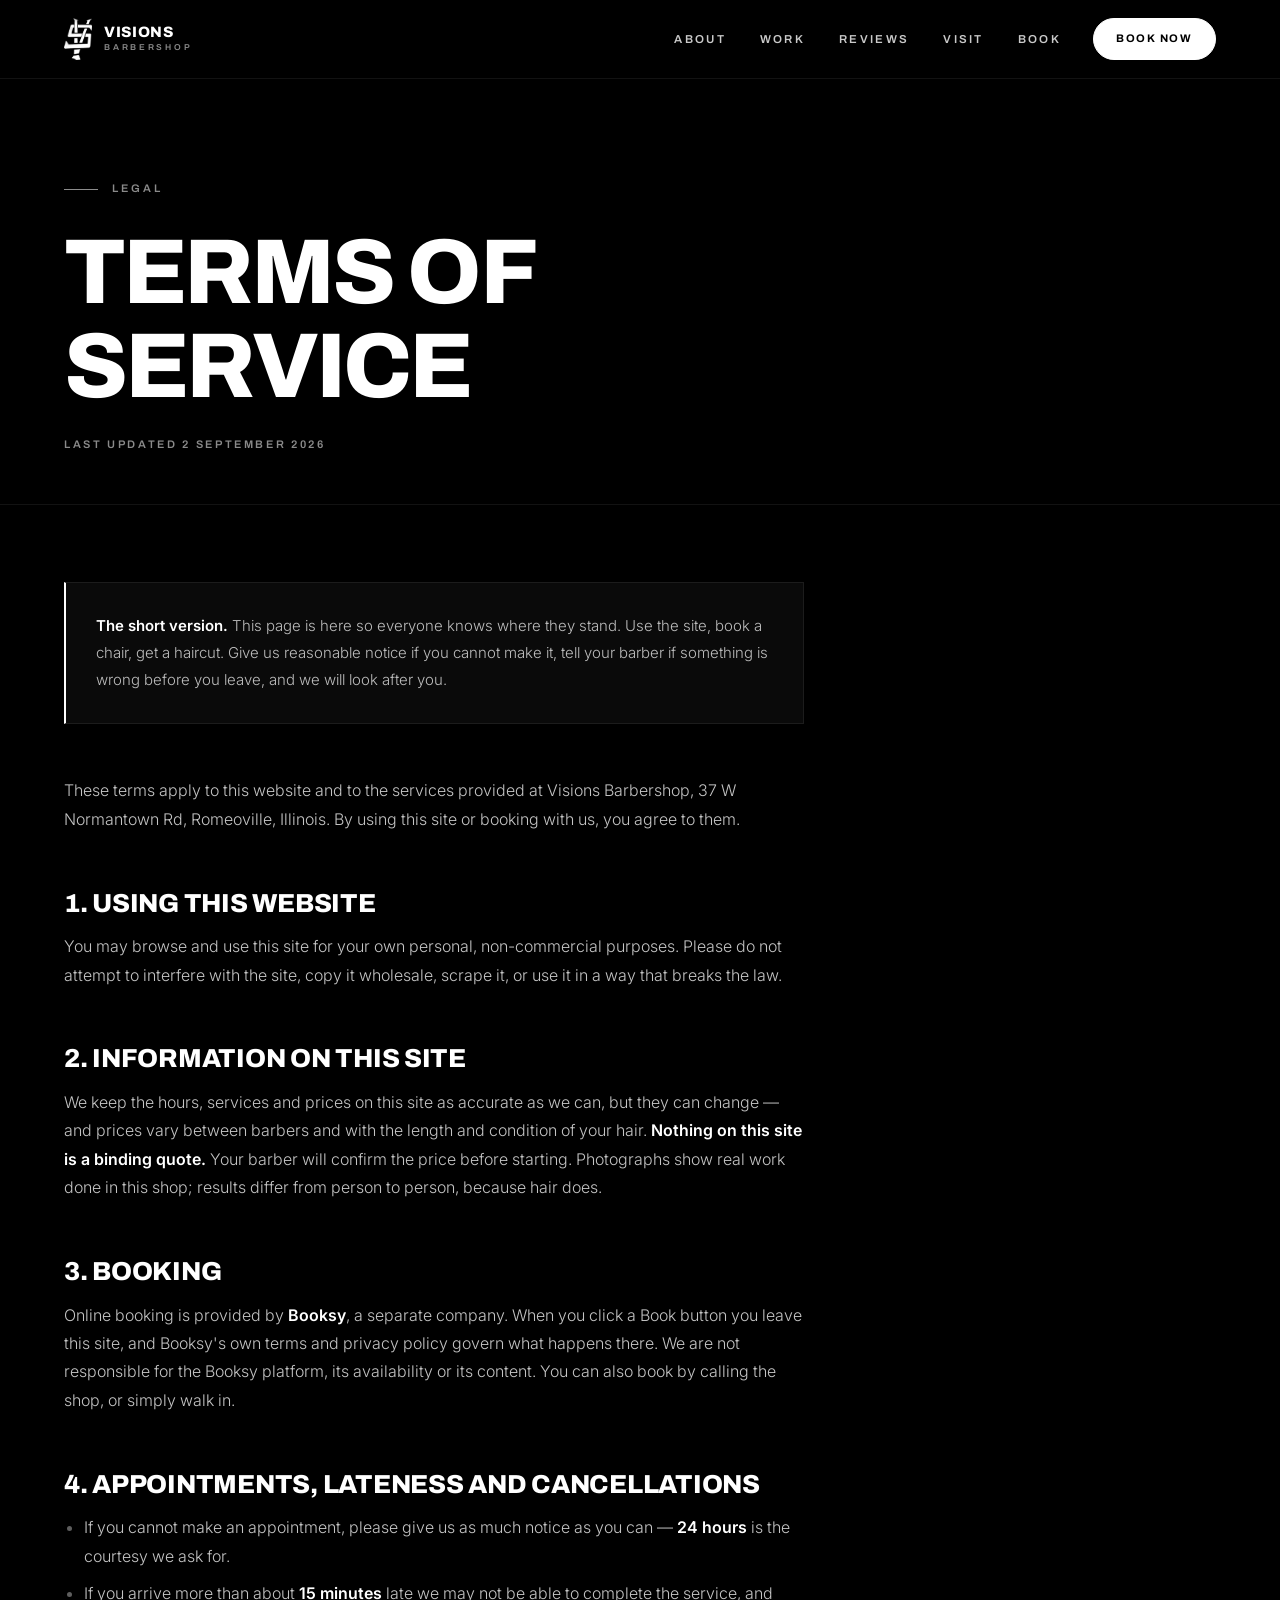
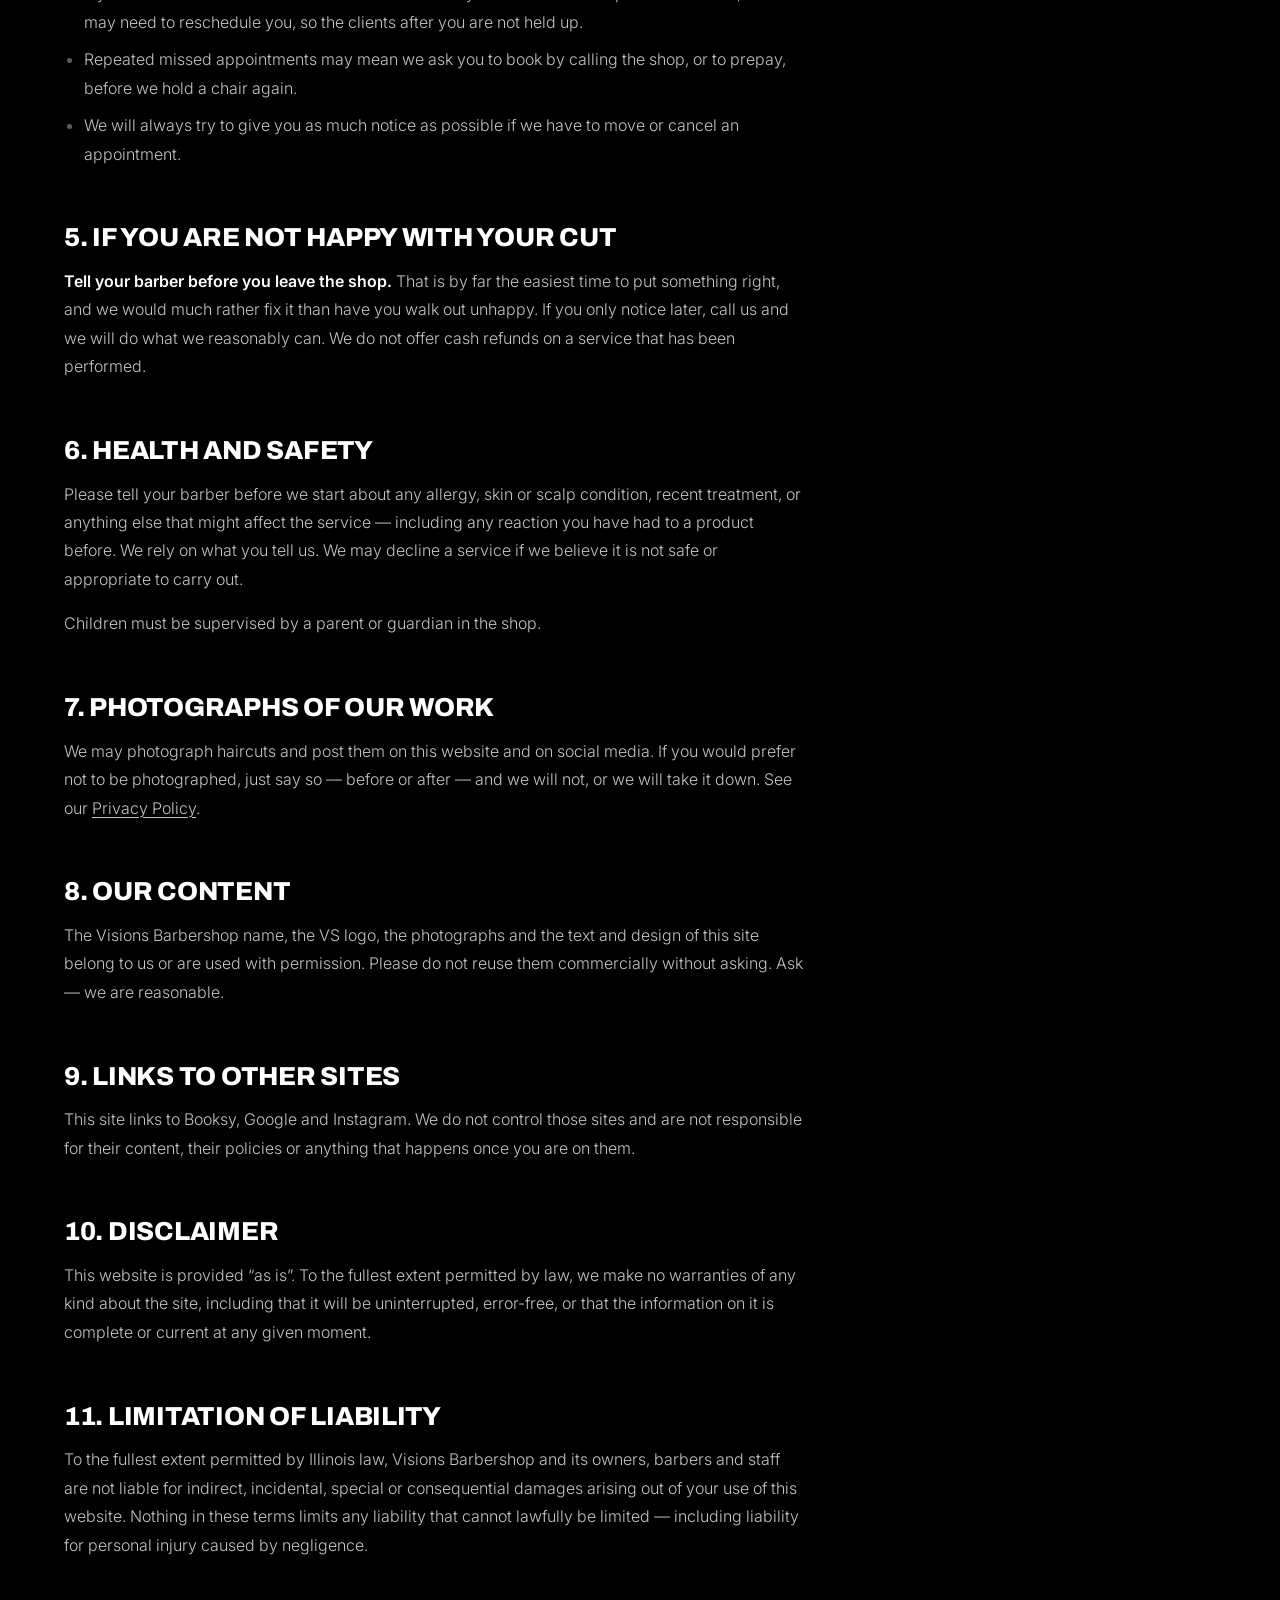
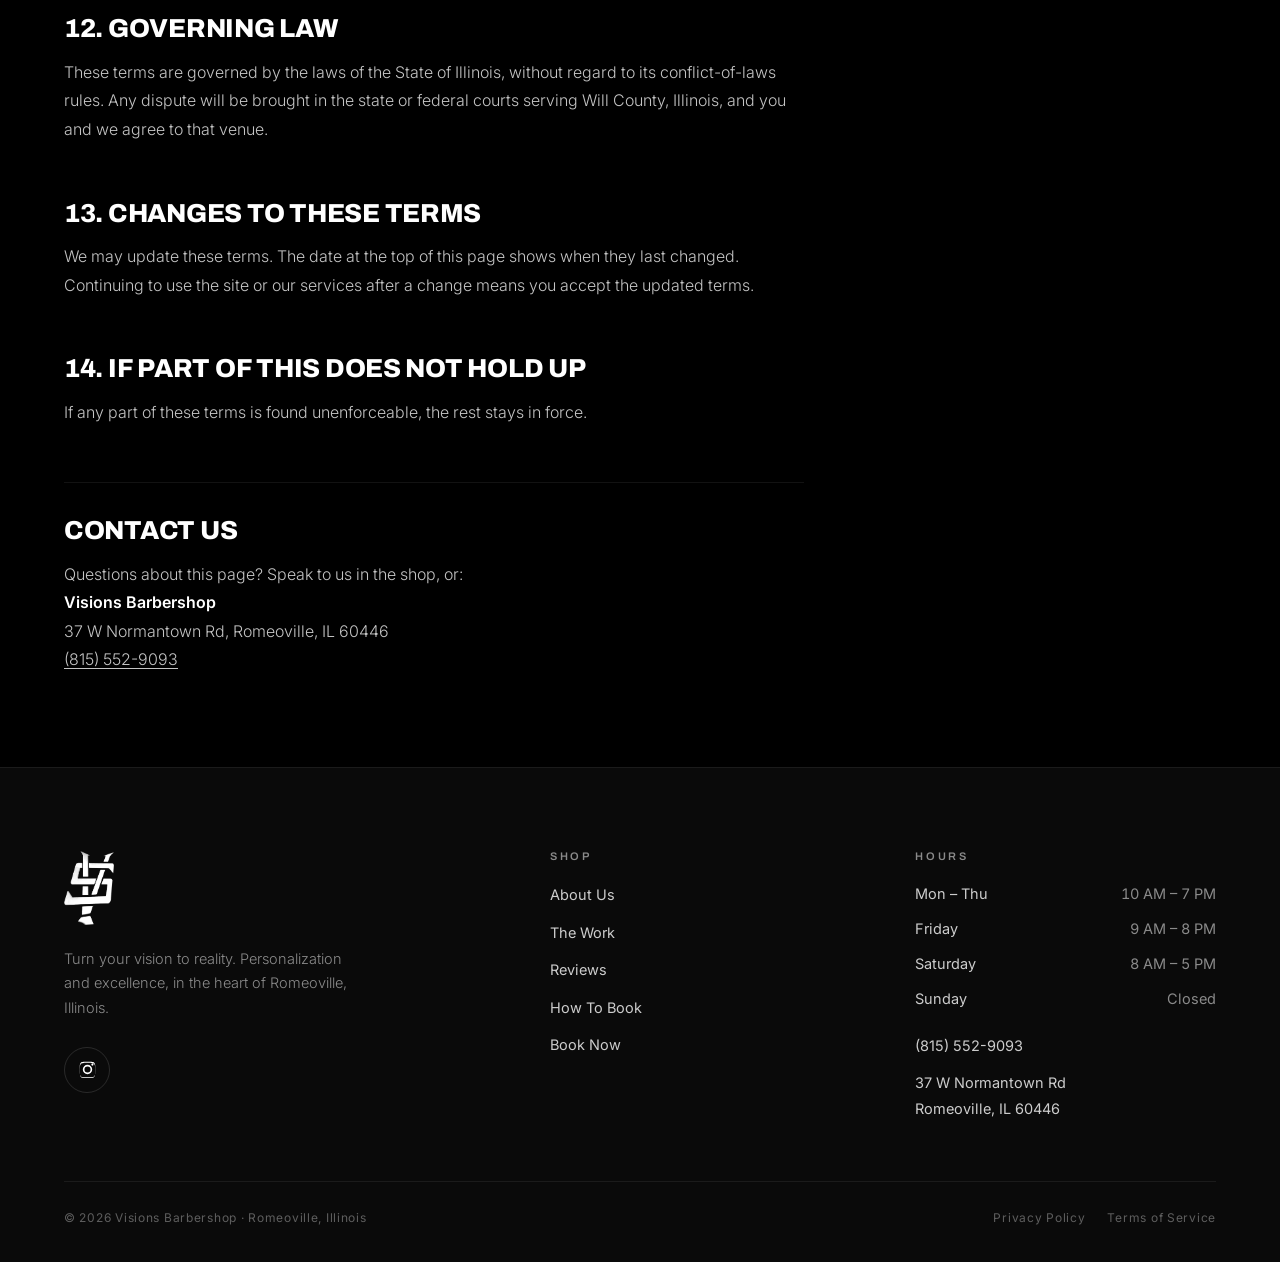
==== terms.html @ 7ee5c26a "Add files via upload" ====
<!DOCTYPE html>
<html lang="en">
<head>
<meta charset="utf-8">
<meta name="viewport" content="width=device-width, initial-scale=1">
<title>Terms of Service — Visions Barbershop</title>
<meta name="description" content="The terms that apply to the Visions Barbershop website and to services at our Romeoville, IL shop.">
<meta name="theme-color" content="#000000">
<meta name="robots" content="index,follow">
<link rel="canonical" href="https://visionsbarbershop.online/terms.html">

<link rel="icon" href="assets/img/logo-vs.png" type="image/png">
<link rel="apple-touch-icon" href="assets/img/logo-vs.png">

<link rel="preconnect" href="https://fonts.googleapis.com">
<link rel="preconnect" href="https://fonts.gstatic.com" crossorigin>
<link href="https://fonts.googleapis.com/css2?family=Archivo:wght@400;500;600;700;800;900&family=Inter:wght@300;400;500;600&display=swap" rel="stylesheet">
<link rel="stylesheet" href="assets/css/styles.css">
</head>

<body>

<!-- ====================== HEADER ====================== -->
<header class="header">
  <div class="wrap nav">
    <a class="brand" href="index.html" aria-label="Visions Barbershop — home">
      <img class="brand__mark" src="assets/img/logo-mark.png" alt=""
           onerror="this.onerror=null;this.src='assets/img/logo-vs.svg';">
      <span class="brand__text">
        <span class="brand__name">Visions</span>
        <span class="brand__sub">Barbershop</span>
      </span>
    </a>

    <nav class="nav__links" aria-label="Primary">
      <a class="nav__link" href="index.html#about">About</a>
      <a class="nav__link" href="index.html#work">Work</a>
      <a class="nav__link" href="index.html#reviews">Reviews</a>
      <a class="nav__link" href="index.html#visit">Visit</a>
      <a class="nav__link" href="index.html#book">Book</a>
    </nav>

    <a class="btn btn--solid btn--sm nav__cta" href="index.html#book">Book Now</a>

    <button class="burger" aria-label="Menu" aria-expanded="false" aria-controls="menu"><span></span></button>
  </div>
</header>

<!-- ====================== MOBILE MENU ====================== -->
<div class="menu" id="menu" aria-hidden="true">
  <ul class="menu__list">
    <li><a href="index.html#about">About</a></li>
    <li><a href="index.html#work">The Work</a></li>
    <li><a href="index.html#reviews">Reviews</a></li>
    <li><a href="index.html#visit">Visit</a></li>
    <li><a href="index.html#book">Book</a></li>
  </ul>
  <div class="menu__foot">
    <a data-link="PHONE_TEL" href="tel:+18155529093">(815) 552-9093</a>
    <span>37 W Normantown Rd, Romeoville</span>
    <a data-link="INSTAGRAM_URL" href="https://www.instagram.com/visions.barbershop/">@visions.barbershop</a>
  </div>
</div>


<main>

<section class="legal-hero">
  <div class="wrap">
    <p class="eyebrow">Legal</p>
    <h1>Terms of<br>Service</h1>
    <p class="updated">Last updated 2 September 2026</p>
  </div>
</section>

<section class="legal">
  <div class="wrap">
    <div class="legal__inner">
      <div class="legal__note">
        <p><strong>The short version.</strong> This page is here so everyone
        knows where they stand. Use the site, book a chair, get a haircut. Give
        us reasonable notice if you cannot make it, tell your barber if
        something is wrong before you leave, and we will look after you.</p>
      </div>

      <p class="legal__lead">These terms apply to this website and to the
      services provided at Visions Barbershop, 37 W Normantown Rd, Romeoville,
      Illinois. By using this site or booking with us, you agree to them.</p>

      <h2>1. Using this website</h2>
      <p>You may browse and use this site for your own personal, non-commercial
      purposes. Please do not attempt to interfere with the site, copy it
      wholesale, scrape it, or use it in a way that breaks the law.</p>

      <h2>2. Information on this site</h2>
      <p>We keep the hours, services and prices on this site as accurate as we
      can, but they can change &mdash; and prices vary between barbers and with
      the length and condition of your hair. <strong>Nothing on this site is a
      binding quote.</strong> Your barber will confirm the price before starting.
      Photographs show real work done in this shop; results differ from person to
      person, because hair does.</p>

      <h2>3. Booking</h2>
      <p>Online booking is provided by <strong>Booksy</strong>, a separate
      company. When you click a Book button you leave this site, and Booksy's own
      terms and privacy policy govern what happens there. We are not responsible
      for the Booksy platform, its availability or its content. You can also book
      by calling the shop, or simply walk in.</p>

      <h2>4. Appointments, lateness and cancellations</h2>
      <ul>
        <li>If you cannot make an appointment, please give us as much notice as
        you can &mdash; <strong>24 hours</strong> is the courtesy we ask for.</li>
        <li>If you arrive more than about <strong>15 minutes</strong> late we may
        not be able to complete the service, and may need to reschedule you, so
        the clients after you are not held up.</li>
        <li>Repeated missed appointments may mean we ask you to book by calling
        the shop, or to prepay, before we hold a chair again.</li>
        <li>We will always try to give you as much notice as possible if we have
        to move or cancel an appointment.</li>
      </ul>

      <h2>5. If you are not happy with your cut</h2>
      <p><strong>Tell your barber before you leave the shop.</strong> That is by
      far the easiest time to put something right, and we would much rather fix
      it than have you walk out unhappy. If you only notice later, call us and we
      will do what we reasonably can. We do not offer cash refunds on a service
      that has been performed.</p>

      <h2>6. Health and safety</h2>
      <p>Please tell your barber before we start about any allergy, skin or
      scalp condition, recent treatment, or anything else that might affect the
      service &mdash; including any reaction you have had to a product before.
      We rely on what you tell us. We may decline a service if we believe it is
      not safe or appropriate to carry out.</p>
      <p>Children must be supervised by a parent or guardian in the shop.</p>

      <h2>7. Photographs of our work</h2>
      <p>We may photograph haircuts and post them on this website and on social
      media. If you would prefer not to be photographed, just say so &mdash;
      before or after &mdash; and we will not, or we will take it down. See our
      <a href="privacy.html">Privacy Policy</a>.</p>

      <h2>8. Our content</h2>
      <p>The Visions Barbershop name, the VS logo, the photographs and the text
      and design of this site belong to us or are used with permission. Please do
      not reuse them commercially without asking. Ask &mdash; we are reasonable.</p>

      <h2>9. Links to other sites</h2>
      <p>This site links to Booksy, Google and Instagram. We do not control those
      sites and are not responsible for their content, their policies or anything
      that happens once you are on them.</p>

      <h2>10. Disclaimer</h2>
      <p>This website is provided &ldquo;as is&rdquo;. To the fullest extent
      permitted by law, we make no warranties of any kind about the site,
      including that it will be uninterrupted, error-free, or that the
      information on it is complete or current at any given moment.</p>

      <h2>11. Limitation of liability</h2>
      <p>To the fullest extent permitted by Illinois law, Visions Barbershop and
      its owners, barbers and staff are not liable for indirect, incidental,
      special or consequential damages arising out of your use of this website.
      Nothing in these terms limits any liability that cannot lawfully be limited
      &mdash; including liability for personal injury caused by negligence.</p>

      <h2>12. Governing law</h2>
      <p>These terms are governed by the laws of the State of Illinois, without
      regard to its conflict-of-laws rules. Any dispute will be brought in the
      state or federal courts serving Will County, Illinois, and you and we agree
      to that venue.</p>

      <h2>13. Changes to these terms</h2>
      <p>We may update these terms. The date at the top of this page shows when
      they last changed. Continuing to use the site or our services after a
      change means you accept the updated terms.</p>

      <h2>14. If part of this does not hold up</h2>
      <p>If any part of these terms is found unenforceable, the rest stays in
      force.</p>
      <div class="legal__contact">
        <h2>Contact us</h2>
        <p>
          Questions about this page? Speak to us in the shop, or:<br>
          <strong>Visions Barbershop</strong><br>
          37 W Normantown Rd, Romeoville, IL 60446<br>
          <a href="tel:+18155529093">(815) 552-9093</a>
        </p>
      </div>
    </div>
  </div>
</section>

</main>

<!-- ====================== FOOTER ====================== -->
<footer class="footer">
  <div class="wrap">
    <div class="footer__top">
      <div class="footer__brand">
        <img class="brand__mark" src="assets/img/logo-mark.png" alt="Visions Barbershop"
             onerror="this.onerror=null;this.src='assets/img/logo-vs.svg';">
        <p>Turn your vision to reality. Personalization and excellence, in the heart of Romeoville, Illinois.</p>
        <div class="socials">
          <a class="social" data-link="INSTAGRAM_URL" href="https://www.instagram.com/visions.barbershop/" aria-label="Visions Barbershop on Instagram">
            <svg viewBox="0 0 24 24" aria-hidden="true"><path d="M12 2.16c3.2 0 3.58.01 4.85.07 1.17.05 1.8.25 2.23.41.56.22.96.48 1.38.9.42.42.68.82.9 1.38.16.42.36 1.06.41 2.23.06 1.27.07 1.65.07 4.85s-.01 3.58-.07 4.85c-.05 1.17-.25 1.8-.41 2.23-.22.56-.48.96-.9 1.38-.42.42-.82.68-1.38.9-.42.16-1.06.36-2.23.41-1.27.06-1.65.07-4.85.07s-3.58-.01-4.85-.07c-1.17-.05-1.8-.25-2.23-.41-.56-.22-.96-.48-1.38-.9-.42-.42-.68-.82-.9-1.38-.16-.42-.36-1.06-.41-2.23C2.17 15.58 2.16 15.2 2.16 12s.01-3.58.07-4.85c.05-1.17.25-1.8.41-2.23.22-.56.48-.96.9-1.38.42-.42.82-.68 1.38-.9.42-.16 1.06-.36 2.23-.41C8.42 2.17 8.8 2.16 12 2.16zm0 1.44c-3.14 0-3.51.01-4.75.07-1.15.05-1.77.24-2.18.4-.55.22-.94.47-1.35.88-.41.41-.66.8-.88 1.35-.16.41-.35 1.03-.4 2.18-.06 1.24-.07 1.61-.07 4.75s.01 3.51.07 4.75c.05 1.15.24 1.77.4 2.18.22.55.47.94.88 1.35.41.41.8.66 1.35.88.41.16 1.03.35 2.18.4 1.24.06 1.61.07 4.75.07s3.51-.01 4.75-.07c1.15-.05 1.77-.24 2.18-.4.55-.22.94-.47 1.35-.88.41-.41.66-.8.88-1.35.16-.41.35-1.03.4-2.18.06-1.24.07-1.61.07-4.75s-.01-3.51-.07-4.75c-.05-1.15-.24-1.77-.4-2.18-.22-.55-.47-.94-.88-1.35-.41-.41-.8-.66-1.35-.88-.41-.16-1.03-.35-2.18-.4-1.24-.06-1.61-.07-4.75-.07zm0 2.45a5.95 5.95 0 110 11.9 5.95 5.95 0 010-11.9zm0 9.81a3.86 3.86 0 100-7.72 3.86 3.86 0 000 7.72zm7.58-10.05a1.39 1.39 0 11-2.78 0 1.39 1.39 0 012.78 0z"/></svg>
          </a>
        </div>
      </div>

      <div>
        <h4>Shop</h4>
        <ul>
          <li><a href="index.html#about">About Us</a></li>
          <li><a href="index.html#work">The Work</a></li>
          <li><a href="index.html#reviews">Reviews</a></li>
          <li><a href="index.html#book">How To Book</a></li>
          <li><a href="index.html#book">Book Now</a></li>
        </ul>
      </div>

      <div>
        <h4>Hours</h4>
        <ul class="footer__hours">
          <li><span>Mon &ndash; Thu</span><span>10 AM &ndash; 7 PM</span></li>
          <li><span>Friday</span><span>9 AM &ndash; 8 PM</span></li>
          <li><span>Saturday</span><span>8 AM &ndash; 5 PM</span></li>
          <li><span>Sunday</span><span>Closed</span></li>
        </ul>
        <ul style="margin-top:22px">
          <li><a href="tel:+18155529093">(815) 552-9093</a></li>
          <li><a data-link="DIRECTIONS_URL" href="https://www.google.com/maps/dir/?api=1&destination=Visions+Barbershop%2C+37+W+Normantown+Rd%2C+Romeoville%2C+IL+60446">37 W Normantown Rd<br>Romeoville, IL 60446</a></li>
        </ul>
      </div>
    </div>

    <div class="footer__bottom">
      <span>&copy; <span data-year>2026</span> Visions Barbershop &middot; Romeoville, Illinois</span>
      <nav class="footer__legal" aria-label="Legal">
        <a href="privacy.html">Privacy Policy</a>
        <a href="terms.html">Terms of Service</a>
      </nav>
    </div>
  </div>
</footer>

<!-- Sticky mobile booking bar -->
<div class="stickybook">
  <a class="btn btn--ghost btn--sm" href="tel:+18155529093">Call</a>
  <a class="btn btn--solid btn--sm" href="index.html#book">Book Now</a>
</div>


<script src="assets/js/config.js"></script>
<script src="assets/js/main.js"></script>
</body>
</html>
---- assets/css/styles.css ----
/* ==========================================================================
   VISIONS BARBERSHOP — Romeoville, IL
   Black & white. Nothing else.
   ========================================================================== */

:root{
  --black:#000;
  --panel:#0a0a0a;
  --panel-2:#111;
  --white:#fff;
  --muted:#8a8a8a;
  --muted-2:#5e5e5e;
  --line:rgba(255,255,255,.13);
  --line-soft:rgba(255,255,255,.07);

  --display:"Archivo","Helvetica Neue",Helvetica,Arial,sans-serif;
  --body:"Inter","Helvetica Neue",Helvetica,Arial,sans-serif;

  --pad:clamp(20px,5vw,80px);
  --maxw:1320px;

  --ease:cubic-bezier(.22,1,.36,1);
}

*,*::before,*::after{box-sizing:border-box}

html{
  scroll-behavior:smooth;
  -webkit-text-size-adjust:100%;
}

body{
  margin:0;
  background:var(--black);
  color:var(--white);
  font-family:var(--body);
  font-size:16px;
  line-height:1.6;
  -webkit-font-smoothing:antialiased;
  -moz-osx-font-smoothing:grayscale;
  overflow-x:hidden;
}

body.is-loading{overflow:hidden}

img{max-width:100%;display:block}
a{color:inherit;text-decoration:none}
button{font:inherit;color:inherit;background:none;border:0;cursor:pointer}

::selection{background:var(--white);color:var(--black)}

:focus-visible{
  outline:2px solid var(--white);
  outline-offset:3px;
}

/* ---------- Layout primitives ---------- */

.wrap{
  width:100%;
  max-width:var(--maxw);
  margin:0 auto;
  padding-inline:var(--pad);
}

.section{
  padding-block:clamp(72px,11vw,160px);
  position:relative;
}

.section + .section{border-top:1px solid var(--line-soft)}

.eyebrow{
  display:flex;
  align-items:center;
  gap:14px;
  font-family:var(--display);
  font-size:11px;
  font-weight:600;
  letter-spacing:.28em;
  text-transform:uppercase;
  color:var(--muted);
  margin:0 0 28px;
}
.eyebrow::before{
  content:"";
  width:34px;
  height:1px;
  background:var(--white);
  opacity:.55;
  flex:none;
}

h1,h2,h3,h4{
  font-family:var(--display);
  font-weight:800;
  letter-spacing:-.03em;
  line-height:1.02;
  margin:0;
  text-transform:uppercase;
}

.h-section{
  font-size:clamp(38px,7vw,86px);
}

.lede{
  font-size:clamp(17px,1.7vw,21px);
  line-height:1.62;
  color:#cfcfcf;
  max-width:62ch;
  font-weight:300;
}

.muted{color:var(--muted)}

/* ---------- Buttons ---------- */

.btn{
  display:inline-flex;
  align-items:center;
  justify-content:center;
  gap:10px;
  height:52px;
  padding:0 30px;
  border-radius:999px;
  font-family:var(--display);
  font-size:12.5px;
  font-weight:700;
  letter-spacing:.16em;
  text-transform:uppercase;
  white-space:nowrap;
  border:1px solid var(--white);
  transition:background .35s var(--ease),color .35s var(--ease),border-color .35s var(--ease),transform .35s var(--ease);
}
.btn--solid{background:var(--white);color:var(--black)}
.btn--solid:hover{background:transparent;color:var(--white)}
.btn--ghost{background:transparent;color:var(--white);border-color:var(--line)}
.btn--ghost:hover{border-color:var(--white);background:var(--white);color:var(--black)}
.btn:active{transform:scale(.975)}
.btn--sm{height:42px;padding:0 22px;font-size:11px}

.btn .arrow{transition:transform .35s var(--ease)}
.btn:hover .arrow{transform:translateX(4px)}

/* ---------- Header / nav ---------- */

.header{
  position:fixed;
  inset:0 0 auto 0;
  z-index:80;
  transition:background .4s var(--ease),border-color .4s var(--ease),backdrop-filter .4s var(--ease);
  border-bottom:1px solid transparent;
}
.header.is-stuck{
  background:rgba(0,0,0,.82);
  backdrop-filter:blur(14px) saturate(140%);
  -webkit-backdrop-filter:blur(14px) saturate(140%);
  border-bottom-color:var(--line-soft);
}
.header.is-hidden{transform:translateY(-100%)}
.header{transition:transform .45s var(--ease),background .4s var(--ease),border-color .4s var(--ease)}

.nav{
  display:flex;
  align-items:center;
  justify-content:space-between;
  gap:24px;
  height:78px;
}

/* Brand lockup — VS mark top-left */
.brand{
  display:flex;
  align-items:center;
  gap:12px;
  flex:none;
}
.brand__mark{
  height:42px;
  width:auto;
  object-fit:contain;
  flex:none;
}
.brand__text{
  display:flex;
  flex-direction:column;
  line-height:1;
}
.brand__name{
  font-family:var(--display);
  font-weight:800;
  font-size:15px;
  letter-spacing:.04em;
  text-transform:uppercase;
}
.brand__sub{
  font-family:var(--display);
  font-size:8.5px;
  font-weight:600;
  letter-spacing:.32em;
  text-transform:uppercase;
  color:var(--muted);
  margin-top:4px;
}

.nav__links{
  display:flex;
  align-items:center;
  gap:34px;
  margin-left:auto;
}
.nav__link{
  font-family:var(--display);
  font-size:11.5px;
  font-weight:600;
  letter-spacing:.2em;
  text-transform:uppercase;
  color:#c9c9c9;
  position:relative;
  padding-block:6px;
  transition:color .3s var(--ease);
}
.nav__link::after{
  content:"";
  position:absolute;
  left:0;right:0;bottom:0;
  height:1px;
  background:var(--white);
  transform:scaleX(0);
  transform-origin:left;
  transition:transform .4s var(--ease);
}
.nav__link:hover{color:var(--white)}
.nav__link:hover::after,.nav__link[aria-current="page"]::after{transform:scaleX(1)}
.nav__link[aria-current="page"]{color:var(--white)}

.nav__cta{margin-left:8px}

/* Burger */
.burger{
  display:none;
  width:44px;height:44px;
  align-items:center;justify-content:center;
  margin-left:auto;
}
.burger span{
  display:block;
  width:24px;height:1.5px;
  background:var(--white);
  position:relative;
  transition:background .3s var(--ease);
}
.burger span::before,.burger span::after{
  content:"";position:absolute;left:0;
  width:24px;height:1.5px;background:var(--white);
  transition:transform .4s var(--ease);
}
.burger span::before{top:-7px}
.burger span::after{top:7px}
body.menu-open .burger span{background:transparent}
body.menu-open .burger span::before{transform:translateY(7px) rotate(45deg)}
body.menu-open .burger span::after{transform:translateY(-7px) rotate(-45deg)}

/* Mobile overlay menu */
.menu{
  position:fixed;
  inset:0;
  z-index:70;
  background:var(--black);
  display:flex;
  flex-direction:column;
  justify-content:center;
  padding:96px var(--pad) 40px;
  opacity:0;
  visibility:hidden;
  transition:opacity .45s var(--ease),visibility .45s;
}
body.menu-open .menu{opacity:1;visibility:visible}
.menu__list{list-style:none;margin:0;padding:0}
.menu__list li{overflow:hidden}
.menu__list a{
  display:block;
  font-family:var(--display);
  font-weight:800;
  font-size:clamp(34px,10vw,58px);
  letter-spacing:-.03em;
  text-transform:uppercase;
  padding-block:10px;
  transform:translateY(110%);
  transition:transform .6s var(--ease);
}
body.menu-open .menu__list a{transform:translateY(0)}
body.menu-open .menu__list li:nth-child(1) a{transition-delay:.08s}
body.menu-open .menu__list li:nth-child(2) a{transition-delay:.14s}
body.menu-open .menu__list li:nth-child(3) a{transition-delay:.2s}
body.menu-open .menu__list li:nth-child(4) a{transition-delay:.26s}
body.menu-open .menu__list li:nth-child(5) a{transition-delay:.32s}
.menu__foot{
  margin-top:auto;
  padding-top:36px;
  border-top:1px solid var(--line-soft);
  display:flex;
  flex-wrap:wrap;
  gap:16px 28px;
  align-items:center;
  font-size:13px;
  color:var(--muted);
}

/* ==========================================================================
   HERO — the load-in
   ========================================================================== */

.hero{
  position:relative;
  min-height:100svh;
  display:flex;
  flex-direction:column;
  justify-content:center;
  align-items:center;
  text-align:center;
  padding:120px var(--pad) 108px;
  background:var(--black);
  overflow:hidden;
}

/* faint vignette + grain so pure black isn't flat */
.hero::after{
  content:"";
  position:absolute;inset:0;
  background:radial-gradient(ellipse 90% 60% at 50% 45%,rgba(255,255,255,.055),transparent 70%);
  pointer-events:none;
}
.hero__inner{position:relative;z-index:2;width:100%;max-width:1280px}

/* The wordmark */
.wordmark{
  display:block;
  margin:0 auto;
}
.wordmark__main{
  display:flex;
  justify-content:center;
  gap:.012em;
  font-family:var(--display);
  font-weight:900;
  font-size:clamp(58px,15.5vw,232px);
  line-height:.86;
  letter-spacing:-.035em;
  text-transform:uppercase;
}
.wordmark__main .ch{
  display:inline-block;
  transform:translateY(105%) rotate(4deg);
  opacity:0;
}
.wordmark__rule{
  height:1px;
  background:var(--white);
  margin:clamp(18px,2.6vw,34px) auto clamp(16px,2vw,26px);
  width:min(100%,1080px);
  transform:scaleX(0);
  transform-origin:center;
  opacity:.75;
}
.wordmark__sub{
  font-family:var(--display);
  font-weight:600;
  font-size:clamp(10px,1.5vw,19px);
  letter-spacing:clamp(.3em,1.1vw,.62em);
  text-transform:uppercase;
  text-indent:clamp(.3em,1.1vw,.62em);
  color:var(--white);
  opacity:0;
}

.hero__tag{
  margin:clamp(26px,4vw,44px) 0 0;
  font-family:var(--display);
  font-size:clamp(11px,1.3vw,13px);
  font-weight:600;
  letter-spacing:.3em;
  text-transform:uppercase;
  color:var(--muted);
  opacity:0;
}

.hero__actions{
  display:flex;
  flex-wrap:wrap;
  gap:14px;
  justify-content:center;
  margin-top:clamp(28px,3.6vw,42px);
  opacity:0;
}

.hero__trust{
  position:absolute;
  left:0;right:0;bottom:clamp(24px,4vw,44px);
  z-index:2;
  display:flex;
  flex-wrap:wrap;
  justify-content:center;
  align-items:center;
  gap:10px 26px;
  padding-inline:var(--pad);
  font-size:12px;
  letter-spacing:.1em;
  text-transform:uppercase;
  color:var(--muted);
  opacity:0;
}
.hero__trust .dot{width:3px;height:3px;border-radius:50%;background:var(--muted-2)}
.hero__trust strong{color:var(--white);font-weight:600}

/* Reveal states (driven by JS adding .is-ready) */
.hero.is-ready .wordmark__main .ch{
  animation:chIn .95s var(--ease) forwards;
}
.hero.is-ready .wordmark__rule{
  animation:ruleIn 1s var(--ease) .62s forwards;
}
.hero.is-ready .wordmark__sub{
  animation:fadeUp .9s var(--ease) .82s forwards;
}
.hero.is-ready .hero__tag{animation:fadeUp .9s var(--ease) 1.0s forwards}
.hero.is-ready .hero__actions{animation:fadeUp .9s var(--ease) 1.12s forwards}
.hero.is-ready .hero__trust{animation:fadeUp .9s var(--ease) 1.28s forwards}

@keyframes chIn{
  to{transform:translateY(0) rotate(0);opacity:1}
}
@keyframes ruleIn{
  to{transform:scaleX(1)}
}
@keyframes fadeUp{
  from{transform:translateY(16px);opacity:0}
  to{transform:translateY(0);opacity:1}
}

/* Scroll cue */
.scrollcue{
  position:absolute;
  left:50%;
  bottom:clamp(70px,9vw,104px);
  transform:translateX(-50%);
  width:1px;height:52px;
  background:linear-gradient(to bottom,transparent,var(--white));
  opacity:0;
  z-index:2;
}
.hero.is-ready .scrollcue{animation:cue 2.4s 1.6s ease-in-out infinite}
@keyframes cue{
  0%{opacity:0;transform:translateX(-50%) scaleY(.2);transform-origin:top}
  40%{opacity:.7}
  100%{opacity:0;transform:translateX(-50%) scaleY(1);transform-origin:top}
}

/* ==========================================================================
   Scroll reveal utility
   ========================================================================== */
.reveal{
  opacity:0;
  transform:translateY(28px);
  transition:opacity .9s var(--ease),transform .9s var(--ease);
}
.reveal.in{opacity:1;transform:none}
.reveal[data-d="1"]{transition-delay:.08s}
.reveal[data-d="2"]{transition-delay:.16s}
.reveal[data-d="3"]{transition-delay:.24s}
.reveal[data-d="4"]{transition-delay:.32s}
.reveal[data-d="5"]{transition-delay:.4s}

/* ==========================================================================
   ABOUT
   ========================================================================== */

.about__grid{
  display:grid;
  grid-template-columns:1.05fr .95fr;
  gap:clamp(40px,6vw,90px);
  align-items:center;
}
.about__body p{margin:0 0 22px}
.about__body p:last-child{margin-bottom:0}

.about__media{
  position:relative;
  aspect-ratio:4/5;
  overflow:hidden;
  background:var(--panel-2);
  border:1px solid var(--line-soft);
}
.about__media img{
  width:100%;height:100%;
  object-fit:cover;
  transition:transform 1.4s var(--ease);
}
.about__media:hover img{transform:scale(1.04)}

.stats{
  display:grid;
  grid-template-columns:repeat(4,1fr);
  gap:1px;
  background:var(--line-soft);
  border-block:1px solid var(--line-soft);
  margin-top:clamp(56px,7vw,90px);
}
.stat{
  background:var(--black);
  padding:clamp(26px,3.4vw,40px) clamp(18px,2.4vw,30px);
}
.stat__num{
  font-family:var(--display);
  font-weight:800;
  font-size:clamp(32px,4.4vw,54px);
  letter-spacing:-.04em;
  line-height:1;
}
.stat__label{
  margin-top:12px;
  font-size:11.5px;
  letter-spacing:.18em;
  text-transform:uppercase;
  color:var(--muted);
  line-height:1.5;
}

/* ==========================================================================
   WORK / GALLERY
   ========================================================================== */

.sec-head{
  display:flex;
  align-items:flex-end;
  justify-content:space-between;
  gap:32px;
  flex-wrap:wrap;
  margin-bottom:clamp(40px,5vw,64px);
}
.sec-head p{margin:16px 0 0;max-width:52ch}

.gallery{
  display:grid;
  grid-template-columns:repeat(12,1fr);
  gap:clamp(10px,1.4vw,18px);
}
.shot{
  position:relative;
  overflow:hidden;
  background:var(--panel-2);
  border:1px solid var(--line-soft);
  cursor:zoom-in;
}
.shot img{
  width:100%;height:100%;
  object-fit:cover;
  transition:transform 1.2s var(--ease);
}
.shot:hover img{transform:scale(1.05)}
.shot::after{
  content:attr(data-caption);
  position:absolute;
  left:0;right:0;bottom:0;
  padding:44px 20px 18px;
  background:linear-gradient(to top,rgba(0,0,0,.85),transparent);
  font-family:var(--display);
  font-size:11px;
  font-weight:600;
  letter-spacing:.2em;
  text-transform:uppercase;
  opacity:0;
  transform:translateY(8px);
  transition:opacity .45s var(--ease),transform .45s var(--ease);
  pointer-events:none;
}
.shot:hover::after{opacity:1;transform:none}

/* Six cuts, 3-up over 3-up. Portrait ratios, because every photo is
   shot on a phone in portrait. */
.gallery .shot{grid-column:span 4;aspect-ratio:3/4}

/* graceful state when a photo file hasn't been dropped in yet */
.shot img.missing,.about__media img.missing{
  display:none;
}
.shot.is-empty::before,.about__media.is-empty::before{
  content:"PHOTO";
  position:absolute;inset:0;
  display:flex;align-items:center;justify-content:center;
  font-family:var(--display);
  font-size:11px;font-weight:600;letter-spacing:.3em;
  color:#2e2e2e;
  background:
    repeating-linear-gradient(135deg,#0d0d0d 0 10px,#0a0a0a 10px 20px);
}

.work__more{
  margin-top:clamp(36px,4.4vw,56px);
  display:flex;
  justify-content:center;
}

/* ==========================================================================
   REVIEWS
   ========================================================================== */

.reviews{background:var(--panel)}

.rating{
  display:flex;
  align-items:center;
  gap:clamp(20px,3vw,40px);
  flex-wrap:wrap;
  padding-bottom:clamp(36px,4.4vw,52px);
  margin-bottom:clamp(36px,4.4vw,52px);
  border-bottom:1px solid var(--line-soft);
}
.rating__score{
  font-family:var(--display);
  font-weight:800;
  font-size:clamp(60px,9vw,110px);
  letter-spacing:-.05em;
  line-height:.9;
}
.rating__meta{display:flex;flex-direction:column;gap:8px}
.stars{display:flex;gap:5px}
.stars svg{width:19px;height:19px;fill:var(--white)}
.rating__count{font-size:13.5px;color:var(--muted);letter-spacing:.04em}
.rating__badge{
  margin-left:auto;
  display:flex;
  align-items:center;
  gap:14px;
  border:1px solid var(--line);
  border-radius:999px;
  padding:12px 24px;
  font-family:var(--display);
  font-size:11px;
  font-weight:700;
  letter-spacing:.18em;
  text-transform:uppercase;
}
.rating__badge span{color:var(--muted);font-weight:500;letter-spacing:.12em}

.review-grid{
  display:grid;
  grid-template-columns:repeat(3,1fr);
  gap:clamp(14px,1.6vw,20px);
}
.review{
  border:1px solid var(--line-soft);
  background:var(--black);
  padding:clamp(26px,2.8vw,34px);
  display:flex;
  flex-direction:column;
  gap:18px;
  transition:border-color .45s var(--ease),transform .45s var(--ease);
}
.review:hover{border-color:var(--line);transform:translateY(-3px)}
.review__stars{display:flex;gap:4px}
.review__stars svg{width:14px;height:14px;fill:var(--white)}
.review__text{
  margin:0;
  font-size:15.5px;
  line-height:1.66;
  color:#d8d8d8;
  font-weight:300;
  flex:1;
}
.review__by{
  display:flex;
  align-items:baseline;
  gap:10px;
  flex-wrap:wrap;
  padding-top:16px;
  border-top:1px solid var(--line-soft);
}
.review__name{
  font-family:var(--display);
  font-size:12px;
  font-weight:700;
  letter-spacing:.14em;
  text-transform:uppercase;
}
.review__date{font-size:11.5px;color:var(--muted-2);letter-spacing:.06em}

.reviews__cta{
  margin-top:clamp(36px,4.4vw,52px);
  display:flex;
  justify-content:center;
}

/* ==========================================================================
   VISIT — map + hours
   ========================================================================== */

.visit__grid{
  display:grid;
  grid-template-columns:1fr 1fr;
  gap:clamp(24px,3vw,44px);
  align-items:stretch;
}

.map{
  position:relative;
  min-height:460px;
  border:1px solid var(--line-soft);
  overflow:hidden;
  background:var(--panel-2);
}
.map iframe{
  position:absolute;
  inset:0;
  width:100%;height:100%;
  border:0;
  filter:none;
}
.map__pill{
  position:absolute;
  left:16px;bottom:16px;
  z-index:2;
  display:inline-flex;
  align-items:center;
  gap:10px;
  background:var(--black);
  border:1px solid var(--line);
  border-radius:999px;
  padding:11px 20px;
  font-family:var(--display);
  font-size:11px;
  font-weight:700;
  letter-spacing:.16em;
  text-transform:uppercase;
  transition:background .3s var(--ease),color .3s var(--ease);
}
.map__pill:hover{background:var(--white);color:var(--black)}

.info{
  display:flex;
  flex-direction:column;
  gap:clamp(26px,3vw,36px);
}

.status{
  display:inline-flex;
  align-items:center;
  gap:11px;
  font-family:var(--display);
  font-size:12px;
  font-weight:700;
  letter-spacing:.2em;
  text-transform:uppercase;
  align-self:flex-start;
}
.status__dot{
  width:8px;height:8px;border-radius:50%;
  background:var(--muted-2);
  position:relative;
}
.status.is-open .status__dot{background:var(--white)}
.status.is-open .status__dot::after{
  content:"";
  position:absolute;inset:-5px;
  border-radius:50%;
  border:1px solid rgba(255,255,255,.45);
  animation:pulse 2.4s ease-out infinite;
}
@keyframes pulse{
  0%{transform:scale(.6);opacity:.9}
  100%{transform:scale(1.5);opacity:0}
}
.status__next{color:var(--muted);font-weight:500;letter-spacing:.1em}

.hours{width:100%;border-collapse:collapse}
.hours th{
  text-align:left;
  font-family:var(--display);
  font-size:11px;
  font-weight:600;
  letter-spacing:.24em;
  text-transform:uppercase;
  color:var(--muted);
  padding-bottom:14px;
  border-bottom:1px solid var(--line-soft);
  font-weight:600;
}
.hours td{
  padding:15px 0;
  border-bottom:1px solid var(--line-soft);
  font-size:15px;
}
.hours td:first-child{
  font-family:var(--display);
  font-weight:600;
  font-size:12.5px;
  letter-spacing:.16em;
  text-transform:uppercase;
}
.hours td:last-child{text-align:right;color:#cfcfcf;font-variant-numeric:tabular-nums}
.hours tr.today td{color:var(--white)}
.hours tr.today td:first-child{position:relative}
.hours tr.today td:first-child::before{
  content:"";
  position:absolute;left:-14px;top:50%;
  width:5px;height:5px;margin-top:-2.5px;
  border-radius:50%;background:var(--white);
}
.hours tr.closed td:last-child{color:var(--muted-2)}

.contact-list{
  list-style:none;
  margin:0;padding:0;
  display:flex;
  flex-direction:column;
}
.contact-list li{border-bottom:1px solid var(--line-soft)}
.contact-list a,.contact-list span{
  display:flex;
  align-items:center;
  justify-content:space-between;
  gap:20px;
  padding:17px 0;
  font-size:15.5px;
  transition:padding-left .4s var(--ease),color .3s var(--ease);
}
.contact-list a:hover{padding-left:8px}
.contact-list .k{
  font-family:var(--display);
  font-size:11px;
  font-weight:600;
  letter-spacing:.22em;
  text-transform:uppercase;
  color:var(--muted);
  flex:none;
}
.contact-list .v{text-align:right;color:#e4e4e4}

.amenities{
  display:flex;
  flex-wrap:wrap;
  gap:9px;
}
.chip{
  border:1px solid var(--line);
  border-radius:999px;
  padding:8px 17px;
  font-family:var(--display);
  font-size:10.5px;
  font-weight:600;
  letter-spacing:.18em;
  text-transform:uppercase;
  color:#d0d0d0;
}

/* ==========================================================================
   BOOK BAND (conversion block)
   ========================================================================== */

.band{
  border-top:1px solid var(--line-soft);
  padding-block:clamp(72px,10vw,140px);
  text-align:center;
  background:
    radial-gradient(ellipse 70% 100% at 50% 100%,rgba(255,255,255,.06),transparent 70%),
    var(--black);
}
.band h2{font-size:clamp(40px,8.5vw,112px)}
.band p{
  margin:22px auto 0;
  max-width:56ch;
  color:#c4c4c4;
  font-weight:300;
  font-size:clamp(16px,1.6vw,19px);
}
.band__actions{
  display:flex;
  gap:14px;
  justify-content:center;
  flex-wrap:wrap;
  margin-top:clamp(30px,3.6vw,44px);
}

/* ==========================================================================
   FOOTER
   ========================================================================== */

.footer{
  border-top:1px solid var(--line-soft);
  background:var(--panel);
  padding-block:clamp(56px,6.5vw,84px) 34px;
}
.footer__top{
  display:grid;
  grid-template-columns:1.4fr 1fr 1fr;
  gap:clamp(32px,5vw,64px);
  padding-bottom:clamp(40px,5vw,60px);
  border-bottom:1px solid var(--line-soft);
}
.footer__brand .brand__mark{height:74px;width:auto}
.footer__brand p{
  margin:22px 0 0;
  color:var(--muted);
  font-size:14.5px;
  max-width:34ch;
  font-weight:300;
  line-height:1.7;
}
.footer h4{
  font-size:11px;
  font-weight:600;
  letter-spacing:.26em;
  color:var(--muted);
  margin-bottom:20px;
}
.footer ul{list-style:none;margin:0;padding:0;display:flex;flex-direction:column;gap:12px}
.footer ul a,.footer ul span{font-size:14.5px;color:#ccc;transition:color .3s var(--ease)}
.footer ul a:hover{color:var(--white)}
.footer__hours li{
  display:flex;justify-content:space-between;gap:16px;
  font-size:14px;color:#ccc;
}
.footer__hours li span:last-child{color:var(--muted);font-variant-numeric:tabular-nums}

.socials{display:flex;gap:10px;margin-top:26px}
.social{
  width:46px;height:46px;
  border:1px solid var(--line);
  border-radius:50%;
  display:flex;align-items:center;justify-content:center;
  transition:background .35s var(--ease),color .35s var(--ease),border-color .35s var(--ease),transform .35s var(--ease);
}
.social svg{width:19px;height:19px;fill:currentColor}
.social:hover{background:var(--white);color:var(--black);border-color:var(--white);transform:translateY(-2px)}

.footer__bottom{
  padding-top:26px;
  display:flex;
  justify-content:space-between;
  align-items:center;
  gap:20px;
  flex-wrap:wrap;
  font-size:12px;
  letter-spacing:.06em;
  color:var(--muted-2);
}
.footer__bottom a:hover{color:var(--white)}

/* ==========================================================================
   STICKY MOBILE BOOK BAR
   ========================================================================== */

.stickybook{
  position:fixed;
  left:0;right:0;bottom:0;
  z-index:75;
  display:none;
  gap:10px;
  padding:12px var(--pad) calc(12px + env(safe-area-inset-bottom));
  background:rgba(0,0,0,.9);
  backdrop-filter:blur(14px);
  -webkit-backdrop-filter:blur(14px);
  border-top:1px solid var(--line-soft);
  transform:translateY(110%);
  transition:transform .5s var(--ease);
}
.stickybook.in{transform:translateY(0)}
.stickybook .btn{flex:1}

/* ==========================================================================
   LIGHTBOX
   ========================================================================== */

.lightbox{
  position:fixed;inset:0;z-index:120;
  background:rgba(0,0,0,.95);
  display:flex;align-items:center;justify-content:center;
  padding:clamp(16px,4vw,60px);
  opacity:0;visibility:hidden;
  transition:opacity .4s var(--ease),visibility .4s;
}
.lightbox.in{opacity:1;visibility:visible}
.lightbox img{
  max-width:100%;max-height:100%;
  object-fit:contain;
  transform:scale(.96);
  transition:transform .45s var(--ease);
}
.lightbox.in img{transform:scale(1)}
.lightbox__close{
  position:absolute;top:22px;right:22px;
  width:46px;height:46px;
  border:1px solid var(--line);
  border-radius:50%;
  display:flex;align-items:center;justify-content:center;
  font-size:20px;
  transition:background .3s var(--ease),color .3s var(--ease);
}
.lightbox__close:hover{background:var(--white);color:var(--black)}

/* ==========================================================================
   BOOKING — the three ways in
   ========================================================================== */

.book-options{
  display:grid;
  grid-template-columns:repeat(3,1fr);
  gap:clamp(14px,1.6vw,20px);
}
.opt{
  border:1px solid var(--line-soft);
  padding:clamp(28px,3.2vw,40px);
  display:flex;
  flex-direction:column;
  gap:16px;
  min-height:290px;
  transition:border-color .45s var(--ease),background .45s var(--ease),transform .45s var(--ease);
}
.opt:hover{border-color:var(--line);transform:translateY(-3px)}
.opt--primary{background:var(--white);color:var(--black);border-color:var(--white)}
.opt--primary .opt__num,.opt--primary .opt__desc{color:#555}
.opt--primary .btn{border-color:var(--black);background:var(--black);color:var(--white)}
.opt--primary .btn:hover{background:transparent;color:var(--black)}
.opt__num{
  font-family:var(--display);
  font-size:11px;font-weight:700;letter-spacing:.24em;color:var(--muted);
}
.opt h3{font-size:clamp(24px,2.6vw,32px)}
.opt__desc{margin:0;font-size:15px;line-height:1.65;color:#bdbdbd;font-weight:300;flex:1}
.opt .btn{align-self:flex-start}

.notebox{
  border:1px solid var(--line-soft);
  border-left:2px solid var(--white);
  padding:clamp(24px,3vw,32px);
  background:var(--panel);
}
.notebox h4{
  font-family:var(--display);
  font-size:12px;font-weight:700;letter-spacing:.22em;text-transform:uppercase;
  color:var(--white);margin:0 0 12px;
}
.notebox p{margin:0;color:#c2c2c2;font-size:15px;font-weight:300;line-height:1.68}

/* ==========================================================================
   LEGAL PAGES (privacy / terms)
   ========================================================================== */

.legal-hero{
  padding:calc(78px + clamp(52px,8vw,104px)) 0 clamp(34px,4vw,52px);
  border-bottom:1px solid var(--line-soft);
}
.legal-hero h1{font-size:clamp(38px,7.5vw,92px)}
.legal-hero .updated{
  margin:22px 0 0;
  font-family:var(--display);
  font-size:11px;font-weight:600;letter-spacing:.24em;text-transform:uppercase;
  color:var(--muted);
}

.legal{padding-block:clamp(46px,6vw,84px)}
.legal__inner{max-width:74ch}
.legal h2{
  font-size:clamp(19px,2.2vw,26px);
  margin:clamp(38px,4.4vw,58px) 0 16px;
  letter-spacing:-.01em;
}
.legal h2:first-child{margin-top:0}
.legal h3{
  font-family:var(--display);
  font-size:13px;font-weight:700;letter-spacing:.14em;text-transform:uppercase;
  margin:30px 0 10px;color:var(--white);
}
.legal p,.legal li{color:#c4c4c4;font-weight:300;font-size:16px;line-height:1.78}
.legal p{margin:0 0 16px}
.legal ul{margin:0 0 18px;padding-left:20px}
.legal li{margin-bottom:9px}
.legal li::marker{color:var(--muted-2)}
.legal strong{color:var(--white);font-weight:600}
.legal a{text-decoration:underline;text-underline-offset:3px;text-decoration-thickness:1px}
.legal a:hover{opacity:.68}
.legal__lead{font-size:18px;color:#dcdcdc;line-height:1.7}

.legal__note{
  border:1px solid var(--line-soft);
  border-left:2px solid var(--white);
  background:var(--panel);
  padding:clamp(22px,2.6vw,30px);
  margin:0 0 clamp(38px,4.4vw,52px);
}
.legal__note p{margin:0;font-size:15px;color:#bdbdbd}
.legal__note p + p{margin-top:12px}

.legal__contact{
  border-top:1px solid var(--line-soft);
  margin-top:clamp(38px,4.4vw,56px);
  padding-top:clamp(26px,3vw,34px);
}

/* footer legal links */
.footer__legal{display:flex;gap:22px;flex-wrap:wrap}
.footer__legal a{text-decoration:none}
.footer__legal a:hover{color:var(--white)}

/* ==========================================================================
   RESPONSIVE
   ========================================================================== */

@media (max-width:1080px){
  .about__grid{grid-template-columns:1fr;gap:44px}
  .about__media{aspect-ratio:16/10;max-height:520px}
  .review-grid{grid-template-columns:repeat(2,1fr)}
  .book-options{grid-template-columns:1fr}
  .opt{min-height:0}
  .footer__top{grid-template-columns:1fr 1fr;gap:40px}
  .footer__brand{grid-column:1/-1}
}

@media (max-width:860px){
  .nav__links{display:none}
  .nav__cta{display:none}
  .burger{display:flex}
  .nav{height:68px}
  .visit__grid{grid-template-columns:1fr}
  .map{min-height:340px;order:2}
  .stats{grid-template-columns:repeat(2,1fr)}
  .stickybook{display:flex}
  body{padding-bottom:0}
  .footer{padding-bottom:96px}
  .rating__badge{margin-left:0;width:100%;justify-content:center}
}

@media (max-width:640px){
  .review-grid{grid-template-columns:1fr}
  .gallery{grid-template-columns:repeat(6,1fr)}
  .gallery .shot{grid-column:span 6;aspect-ratio:4/5}
  .footer__top{grid-template-columns:1fr}
  .sec-head{flex-direction:column;align-items:flex-start}
  .hero__trust{font-size:10.5px;gap:8px 16px}
}

/* ==========================================================================
   MOTION PREFERENCES
   ========================================================================== */

@media (prefers-reduced-motion:reduce){
  html{scroll-behavior:auto}
  *,*::before,*::after{
    animation-duration:.001ms !important;
    animation-iteration-count:1 !important;
    transition-duration:.001ms !important;
  }
  .wordmark__main .ch{transform:none;opacity:1}
  .wordmark__rule{transform:scaleX(1)}
  .wordmark__sub,.hero__tag,.hero__actions,.hero__trust{opacity:1}
  .reveal{opacity:1;transform:none}
  .scrollcue{display:none}
}

/* Print */
@media print{
  .header,.stickybook,.menu,.scrollcue,.lightbox{display:none !important}
  body{background:#fff;color:#000}
}
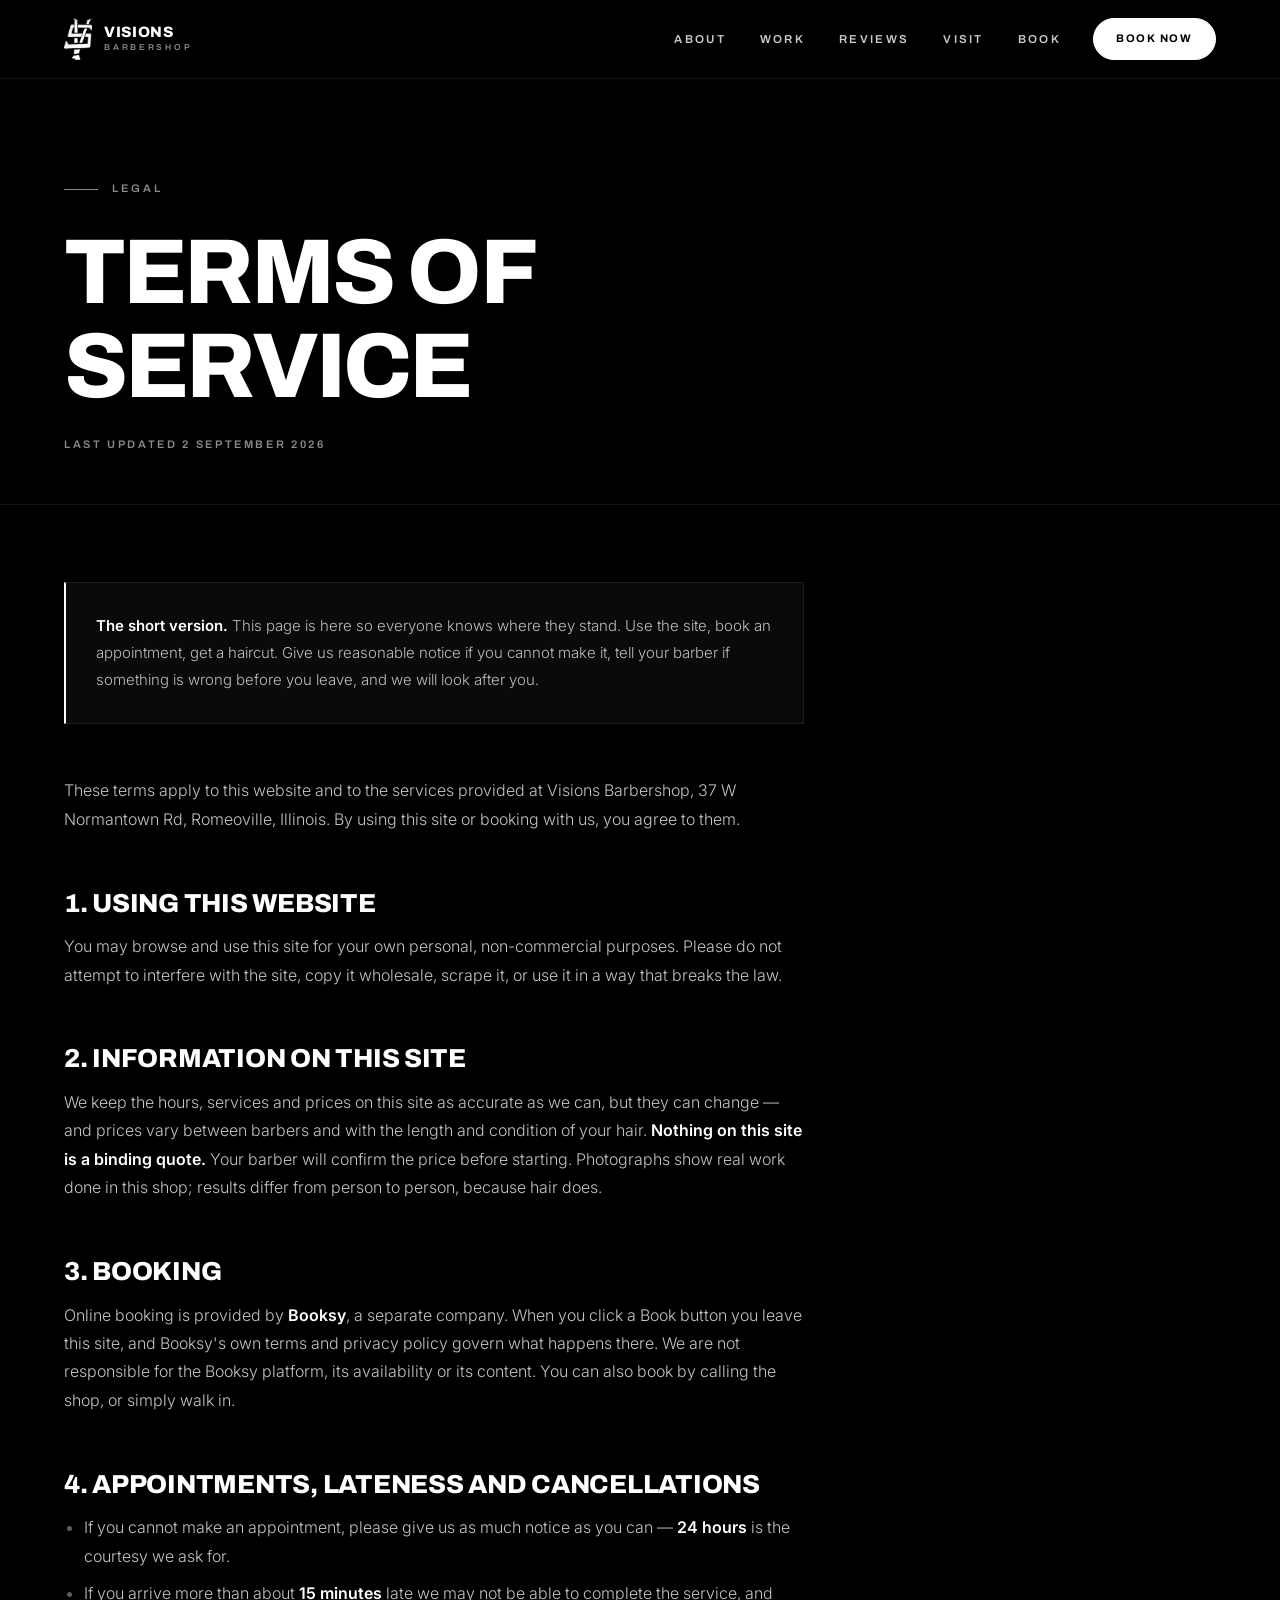
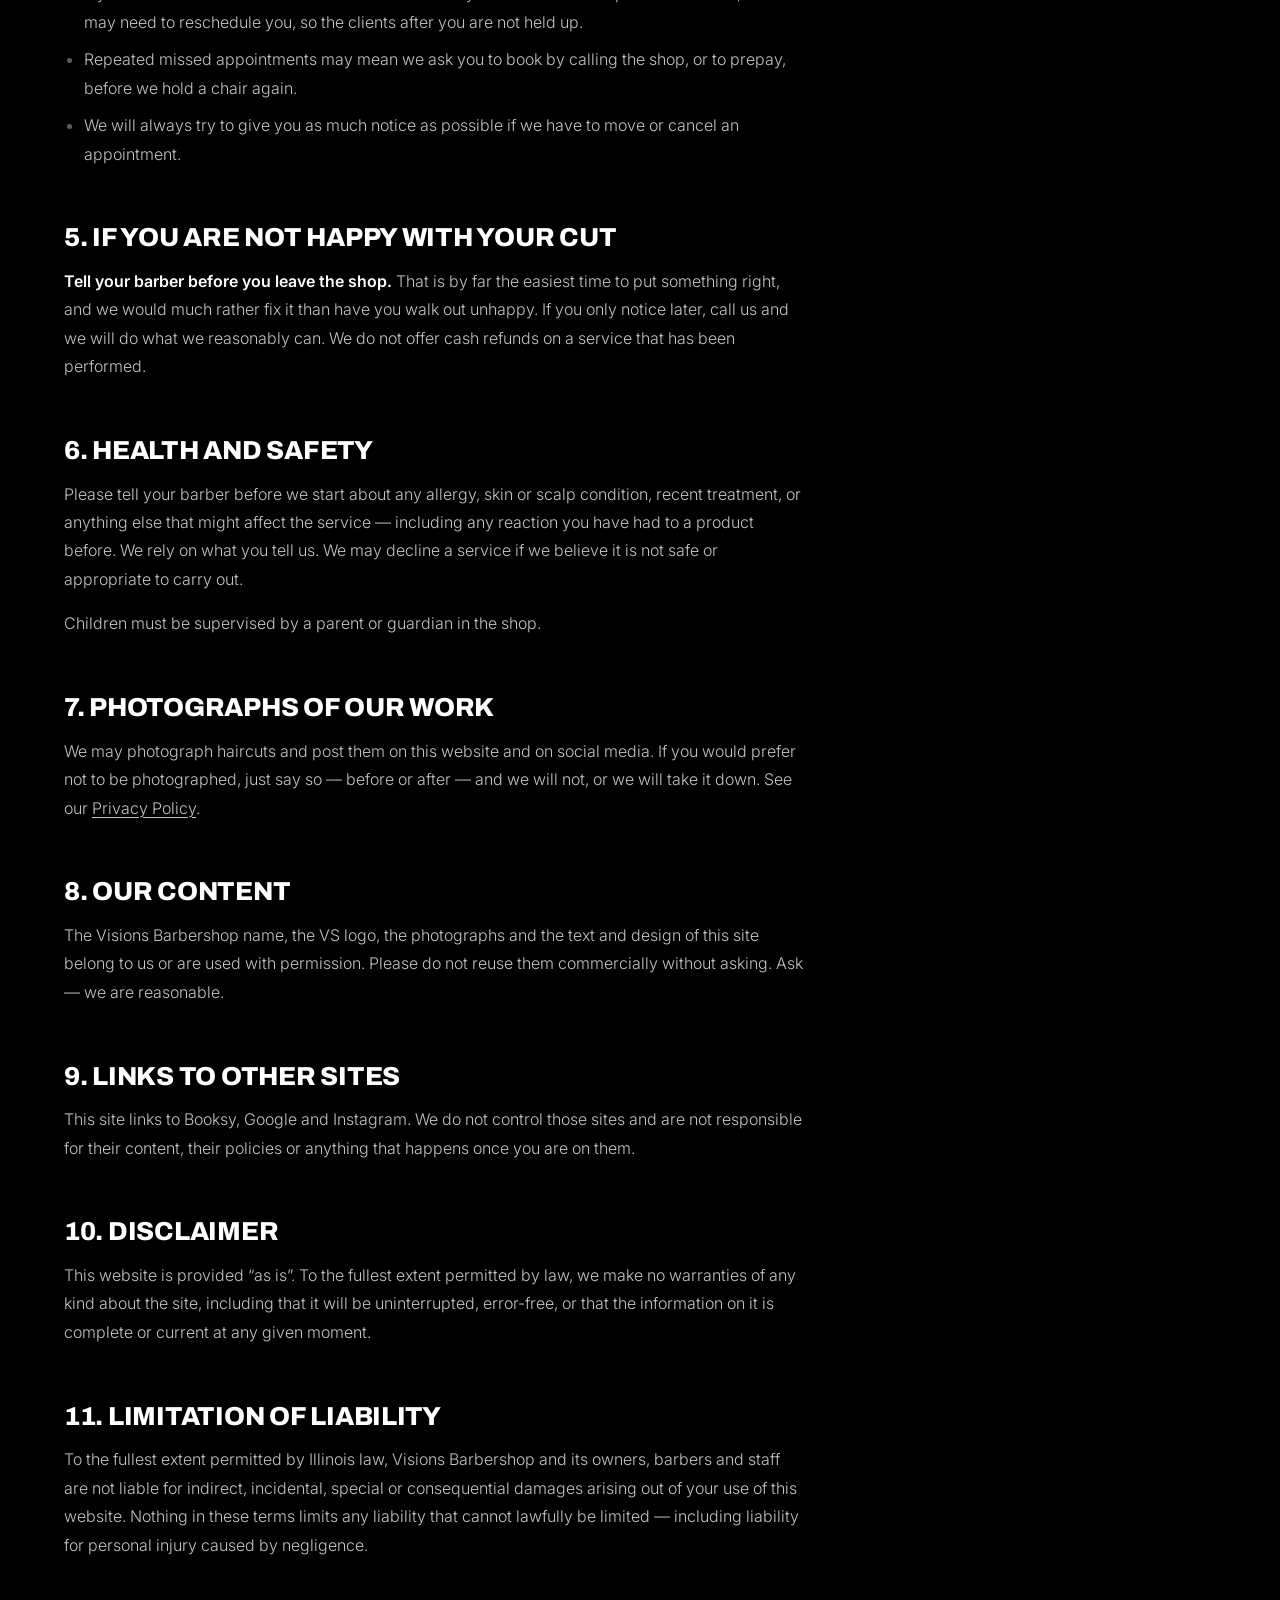
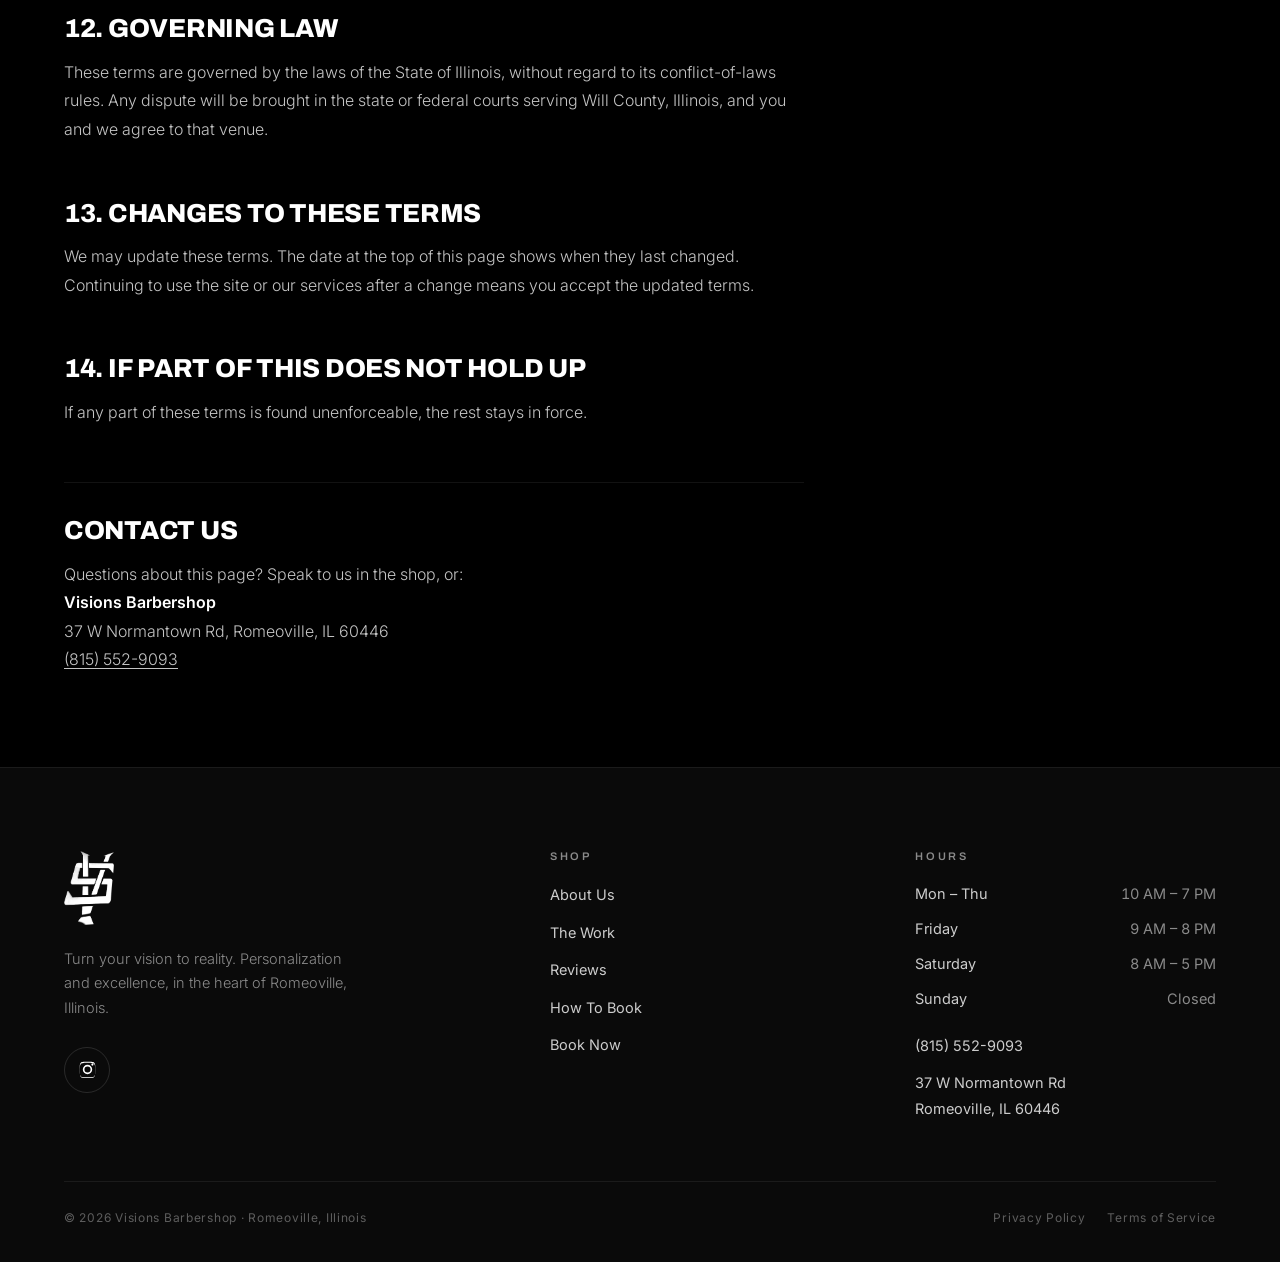
==== commit f1367ad8: "update button" ====
--- a/terms.html
+++ b/terms.html
@@ -78,7 +78,7 @@
     <div class="legal__inner">
       <div class="legal__note">
         <p><strong>The short version.</strong> This page is here so everyone
-        knows where they stand. Use the site, book a chair, get a haircut. Give
+        knows where they stand. Use the site, book an appointment, get a haircut. Give
         us reasonable notice if you cannot make it, tell your barber if
         something is wrong before you leave, and we will look after you.</p>
       </div>
